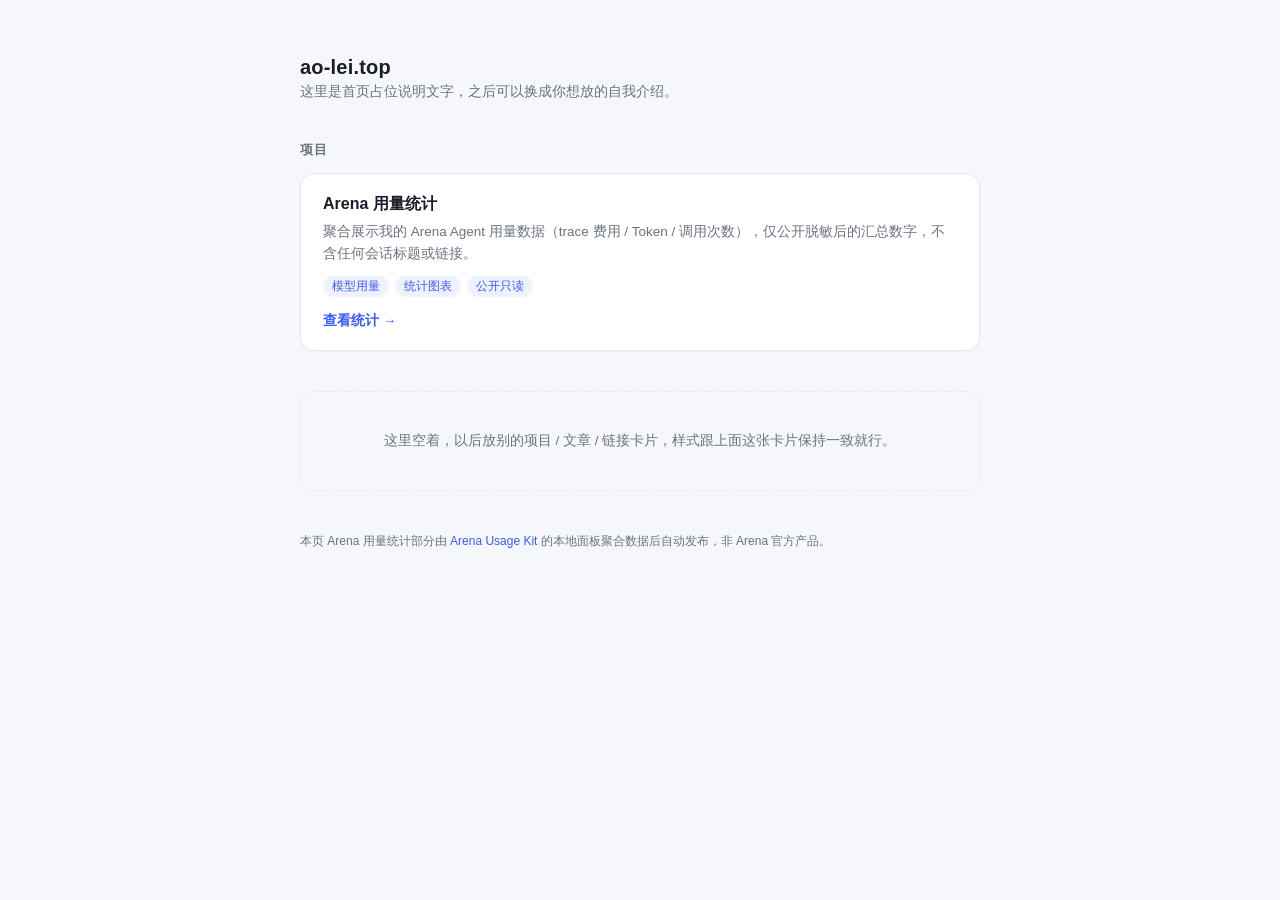
==== index.html @ 8a59e11f "Add ao-lei.top stats site (static, sanitized)" ====
<!DOCTYPE html>
<html lang="zh-CN">
<head>
<meta charset="UTF-8" />
<meta name="viewport" content="width=device-width, initial-scale=1" />
<title>ao-lei.top</title>
<link rel="stylesheet" href="./style.css" />
</head>
<body>
<div class="wrap">
  <h1 class="site-title">ao-lei.top</h1>
  <p class="site-sub">这里是首页占位说明文字，之后可以换成你想放的自我介绍。</p>

  <h2 class="section-title">项目</h2>

  <div class="card">
    <h3>Arena 用量统计</h3>
    <p class="desc">聚合展示我的 Arena Agent 用量数据（trace 费用 / Token / 调用次数），仅公开脱敏后的汇总数字，不含任何会话标题或链接。</p>
    <div class="tags"><span>模型用量</span><span>统计图表</span><span>公开只读</span></div>
    <a class="btn" href="./stats.html">查看统计 →</a>
  </div>

  <div class="placeholder-block">
    这里空着，以后放别的项目 / 文章 / 链接卡片，样式跟上面这张卡片保持一致就行。
  </div>

  <footer class="note">
    本页 Arena 用量统计部分由
    <a href="https://github.com/XIA-2005/arena-usage-kit" target="_blank" rel="noopener">Arena Usage Kit</a>
    的本地面板聚合数据后自动发布，非 Arena 官方产品。
  </footer>
</div>
</body>
</html>
---- style.css ----
:root {
  --bg: #f6f7fa;
  --card: #ffffff;
  --border: #e6e8ee;
  --text: #1a1d29;
  --muted: #6b7280;
  --accent: #3b5bfd;
  --accent-soft: #eef1ff;
  --accent-2: #12b886;
  --warn: #f59f00;
  --radius: 14px;
}

* { box-sizing: border-box; }

body {
  margin: 0;
  font-family: -apple-system, "PingFang SC", "Microsoft YaHei", "Segoe UI", Roboto, sans-serif;
  background: var(--bg);
  color: var(--text);
  min-height: 100vh;
}

.wrap {
  max-width: 720px;
  margin: 0 auto;
  padding: 56px 20px 80px;
}

.site-title {
  font-size: 20px;
  font-weight: 700;
  margin: 0 0 4px;
  letter-spacing: 0.2px;
}

.site-sub {
  color: var(--muted);
  font-size: 14px;
  margin: 0 0 40px;
}

h2.section-title {
  font-size: 13px;
  color: var(--muted);
  text-transform: uppercase;
  letter-spacing: 1px;
  margin: 0 0 14px;
  font-weight: 600;
}

/* ---- 项目卡片 ---- */
.card {
  background: var(--card);
  border: 1px solid var(--border);
  border-radius: var(--radius);
  padding: 20px 22px;
  box-shadow: 0 1px 2px rgba(16, 24, 40, 0.04);
}

.card + .card { margin-top: 12px; }

.card h3 {
  margin: 0 0 6px;
  font-size: 16px;
}

.card p.desc {
  margin: 0 0 12px;
  color: var(--muted);
  font-size: 13.5px;
  line-height: 1.6;
}

.tags {
  display: flex;
  flex-wrap: wrap;
  gap: 6px;
  margin-bottom: 14px;
}

.tags span {
  font-size: 11.5px;
  color: var(--accent);
  background: var(--accent-soft);
  padding: 3px 9px;
  border-radius: 999px;
}

.btn {
  display: inline-flex;
  align-items: center;
  gap: 6px;
  font-size: 13.5px;
  font-weight: 600;
  color: var(--accent);
  text-decoration: none;
}
.btn:hover { text-decoration: underline; }

.placeholder-block {
  margin-top: 40px;
  border: 1px dashed var(--border);
  border-radius: var(--radius);
  padding: 40px 20px;
  text-align: center;
  color: var(--muted);
  font-size: 13.5px;
}

footer.note {
  margin-top: 40px;
  color: var(--muted);
  font-size: 12px;
  line-height: 1.8;
}
footer.note a { color: var(--accent); text-decoration: none; }

/* ============ 统计详情页 ============ */
.back-link {
  display: inline-block;
  margin-bottom: 18px;
  color: var(--muted);
  font-size: 13px;
  text-decoration: none;
}
.back-link:hover { color: var(--accent); }

.updated {
  color: var(--muted);
  font-size: 12.5px;
  margin-bottom: 22px;
}

.kpi-grid {
  display: grid;
  grid-template-columns: repeat(5, 1fr);
  gap: 12px;
  margin-bottom: 22px;
}
@media (max-width: 720px) { .kpi-grid { grid-template-columns: repeat(2, 1fr); } }

.kpi {
  background: var(--card);
  border: 1px solid var(--border);
  border-radius: var(--radius);
  padding: 14px 14px 12px;
}
.kpi .label { color: var(--muted); font-size: 12px; margin-bottom: 8px; }
.kpi .value { font-size: 19px; font-weight: 700; }
.kpi .value small { font-size: 11.5px; color: var(--muted); font-weight: 500; margin-left: 3px; }

.panels {
  display: grid;
  grid-template-columns: 1.5fr 1fr;
  gap: 14px;
}
@media (max-width: 720px) { .panels { grid-template-columns: 1fr; } }

.panel {
  background: var(--card);
  border: 1px solid var(--border);
  border-radius: var(--radius);
  padding: 18px;
}
.panel h2 { font-size: 13px; color: var(--muted); margin: 0 0 12px; font-weight: 600; }

.legend { display: flex; flex-wrap: wrap; gap: 8px 14px; margin-top: 12px; }
.legend .item { display: flex; align-items: center; gap: 6px; font-size: 12px; color: var(--muted); }
.legend .dot { width: 9px; height: 9px; border-radius: 50%; flex: none; }

.empty { color: var(--muted); font-size: 13px; padding: 30px 0; text-align: center; }
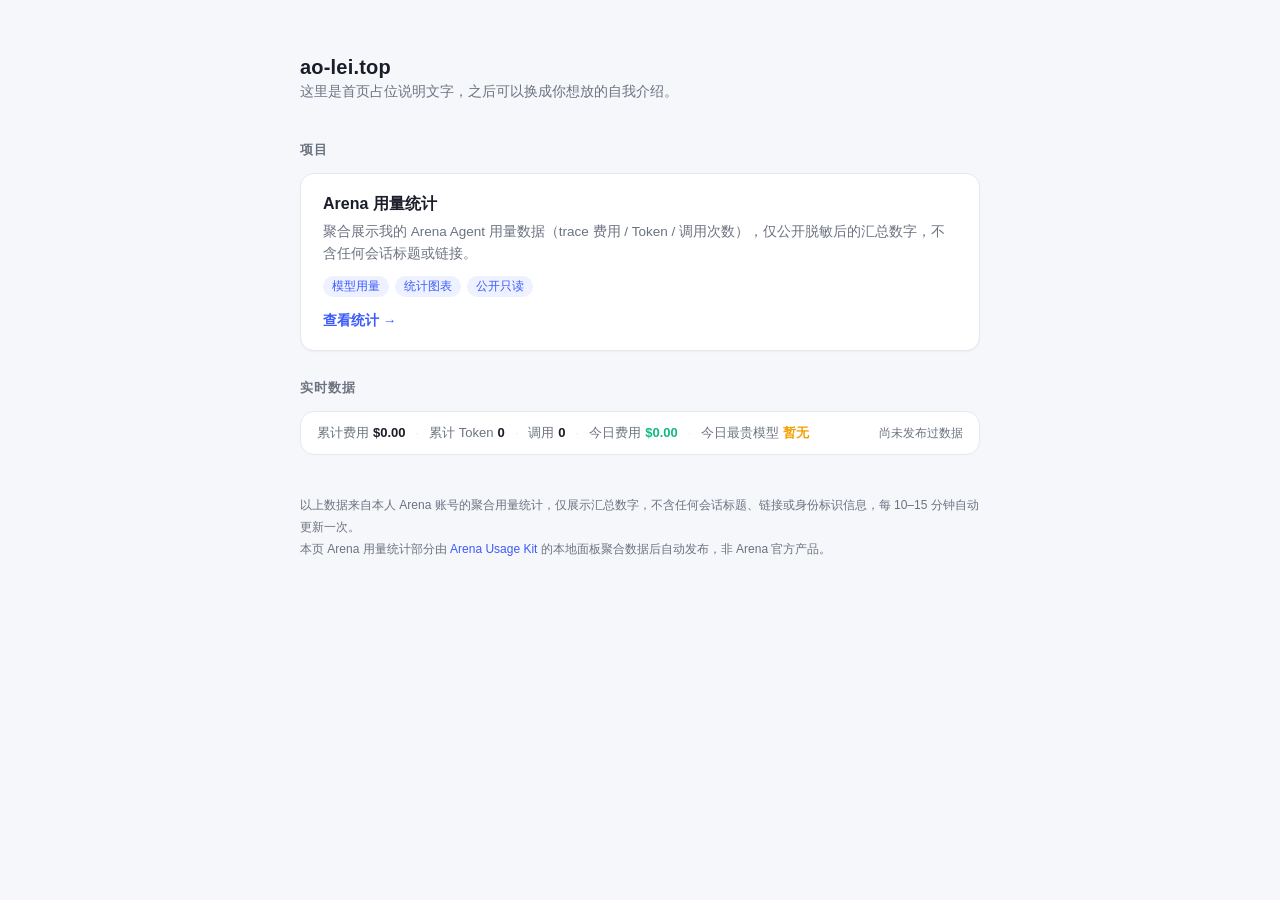
==== commit 322ea6ae: "Homepage: show live stats bar in the placeholder area" ====
--- a/index.html
+++ b/index.html
@@ -20,15 +20,29 @@
     <a class="btn" href="./stats.html">查看统计 →</a>
   </div>
 
-  <div class="placeholder-block">
-    这里空着，以后放别的项目 / 文章 / 链接卡片，样式跟上面这张卡片保持一致就行。
+  <h2 class="section-title" style="margin-top:28px;">实时数据</h2>
+
+  <!-- 一行数据条：读取 ./data.json，只展示脱敏后的聚合数字 -->
+  <div id="ao-lei-stats-bar">
+    <span class="seg">累计费用<b id="s-cost">--</b></span>
+    <span class="sep">·</span>
+    <span class="seg">累计 Token<b id="s-tokens">--</b></span>
+    <span class="sep">·</span>
+    <span class="seg">调用<b id="s-calls">--</b></span>
+    <span class="sep">·</span>
+    <span class="seg today">今日费用<b id="s-today">--</b></span>
+    <span class="sep">·</span>
+    <span class="seg top">今日最贵模型<b id="s-topmodel">--</b></span>
+    <span class="updated-at" id="s-updated">加载中…</span>
   </div>
 
   <footer class="note">
+    以上数据来自本人 Arena 账号的聚合用量统计，仅展示汇总数字，不含任何会话标题、链接或身份标识信息，每 10–15 分钟自动更新一次。<br />
     本页 Arena 用量统计部分由
     <a href="https://github.com/XIA-2005/arena-usage-kit" target="_blank" rel="noopener">Arena Usage Kit</a>
     的本地面板聚合数据后自动发布，非 Arena 官方产品。
   </footer>
 </div>
+<script src="./home-bar.js"></script>
 </body>
 </html>
--- a/style.css
+++ b/style.css
@@ -116,6 +116,30 @@
 }
 footer.note a { color: var(--accent); text-decoration: none; }
 
+/* ---- 首页一行数据条 ---- */
+#ao-lei-stats-bar {
+  display: flex;
+  align-items: center;
+  gap: 10px;
+  overflow-x: auto;
+  white-space: nowrap;
+  padding: 12px 16px;
+  background: var(--card);
+  border: 1px solid var(--border);
+  border-radius: var(--radius);
+  font-size: 13px;
+  line-height: 1.4;
+  scrollbar-width: none;
+}
+#ao-lei-stats-bar::-webkit-scrollbar { display: none; }
+
+#ao-lei-stats-bar .seg { color: var(--muted); flex: none; }
+#ao-lei-stats-bar .seg b { color: var(--text); font-weight: 700; margin-left: 4px; }
+#ao-lei-stats-bar .seg.today b { color: var(--accent-2); }
+#ao-lei-stats-bar .seg.top b { color: var(--warn); }
+#ao-lei-stats-bar .sep { color: var(--border); flex: none; }
+#ao-lei-stats-bar .updated-at { margin-left: auto; color: var(--muted); font-size: 11.5px; flex: none; padding-left: 12px; }
+
 /* ============ 统计详情页 ============ */
 .back-link {
   display: inline-block;
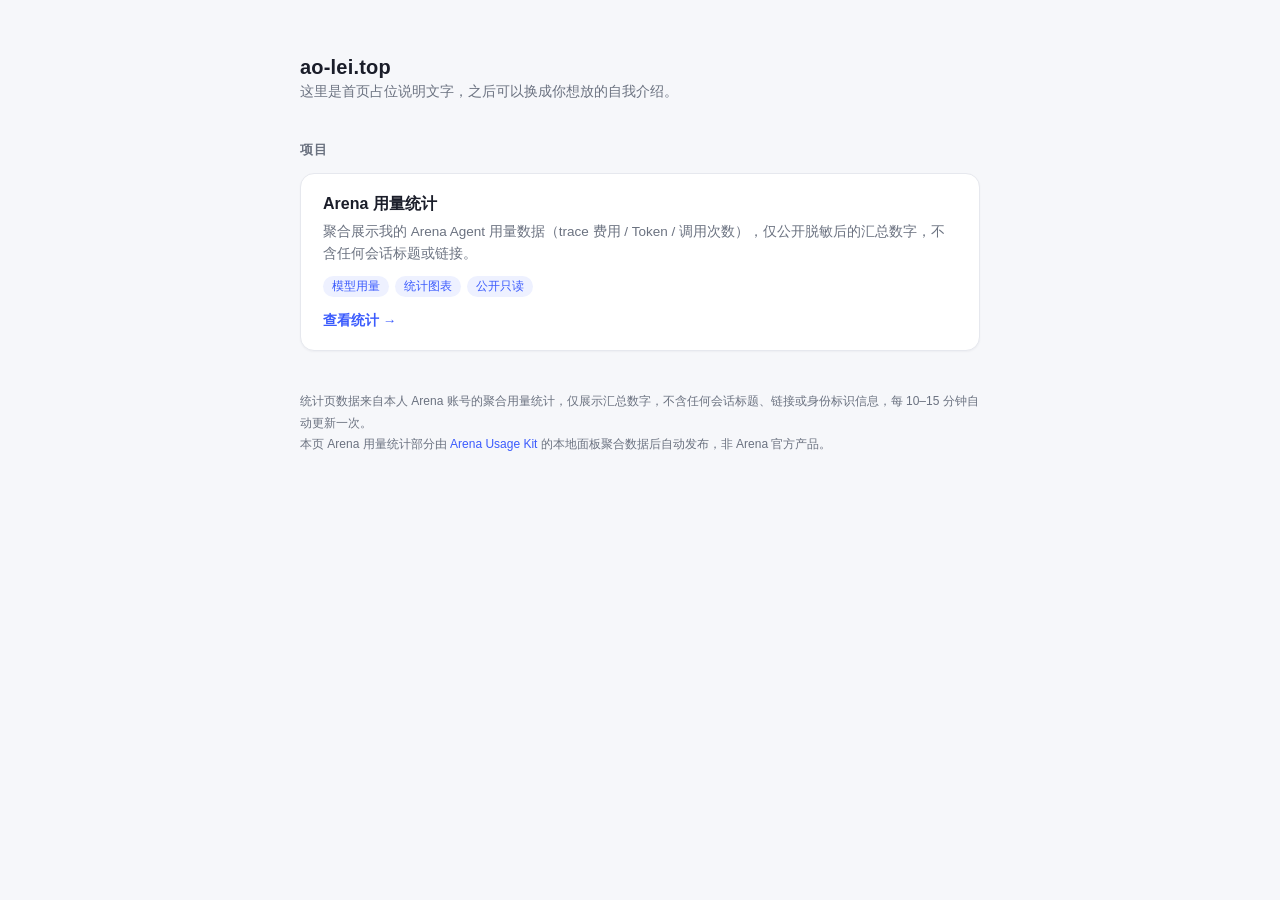
==== commit 14ee7034: "Homepage: remove live stats bar, keep link to stats page" ====
--- a/index.html
+++ b/index.html
@@ -20,29 +20,12 @@
     <a class="btn" href="./stats.html">查看统计 →</a>
   </div>
 
-  <h2 class="section-title" style="margin-top:28px;">实时数据</h2>
-
-  <!-- 一行数据条：读取 ./data.json，只展示脱敏后的聚合数字 -->
-  <div id="ao-lei-stats-bar">
-    <span class="seg">累计费用<b id="s-cost">--</b></span>
-    <span class="sep">·</span>
-    <span class="seg">累计 Token<b id="s-tokens">--</b></span>
-    <span class="sep">·</span>
-    <span class="seg">调用<b id="s-calls">--</b></span>
-    <span class="sep">·</span>
-    <span class="seg today">今日费用<b id="s-today">--</b></span>
-    <span class="sep">·</span>
-    <span class="seg top">今日最贵模型<b id="s-topmodel">--</b></span>
-    <span class="updated-at" id="s-updated">加载中…</span>
-  </div>
-
   <footer class="note">
-    以上数据来自本人 Arena 账号的聚合用量统计，仅展示汇总数字，不含任何会话标题、链接或身份标识信息，每 10–15 分钟自动更新一次。<br />
+    统计页数据来自本人 Arena 账号的聚合用量统计，仅展示汇总数字，不含任何会话标题、链接或身份标识信息，每 10–15 分钟自动更新一次。<br />
     本页 Arena 用量统计部分由
     <a href="https://github.com/XIA-2005/arena-usage-kit" target="_blank" rel="noopener">Arena Usage Kit</a>
     的本地面板聚合数据后自动发布，非 Arena 官方产品。
   </footer>
 </div>
-<script src="./home-bar.js"></script>
 </body>
 </html>
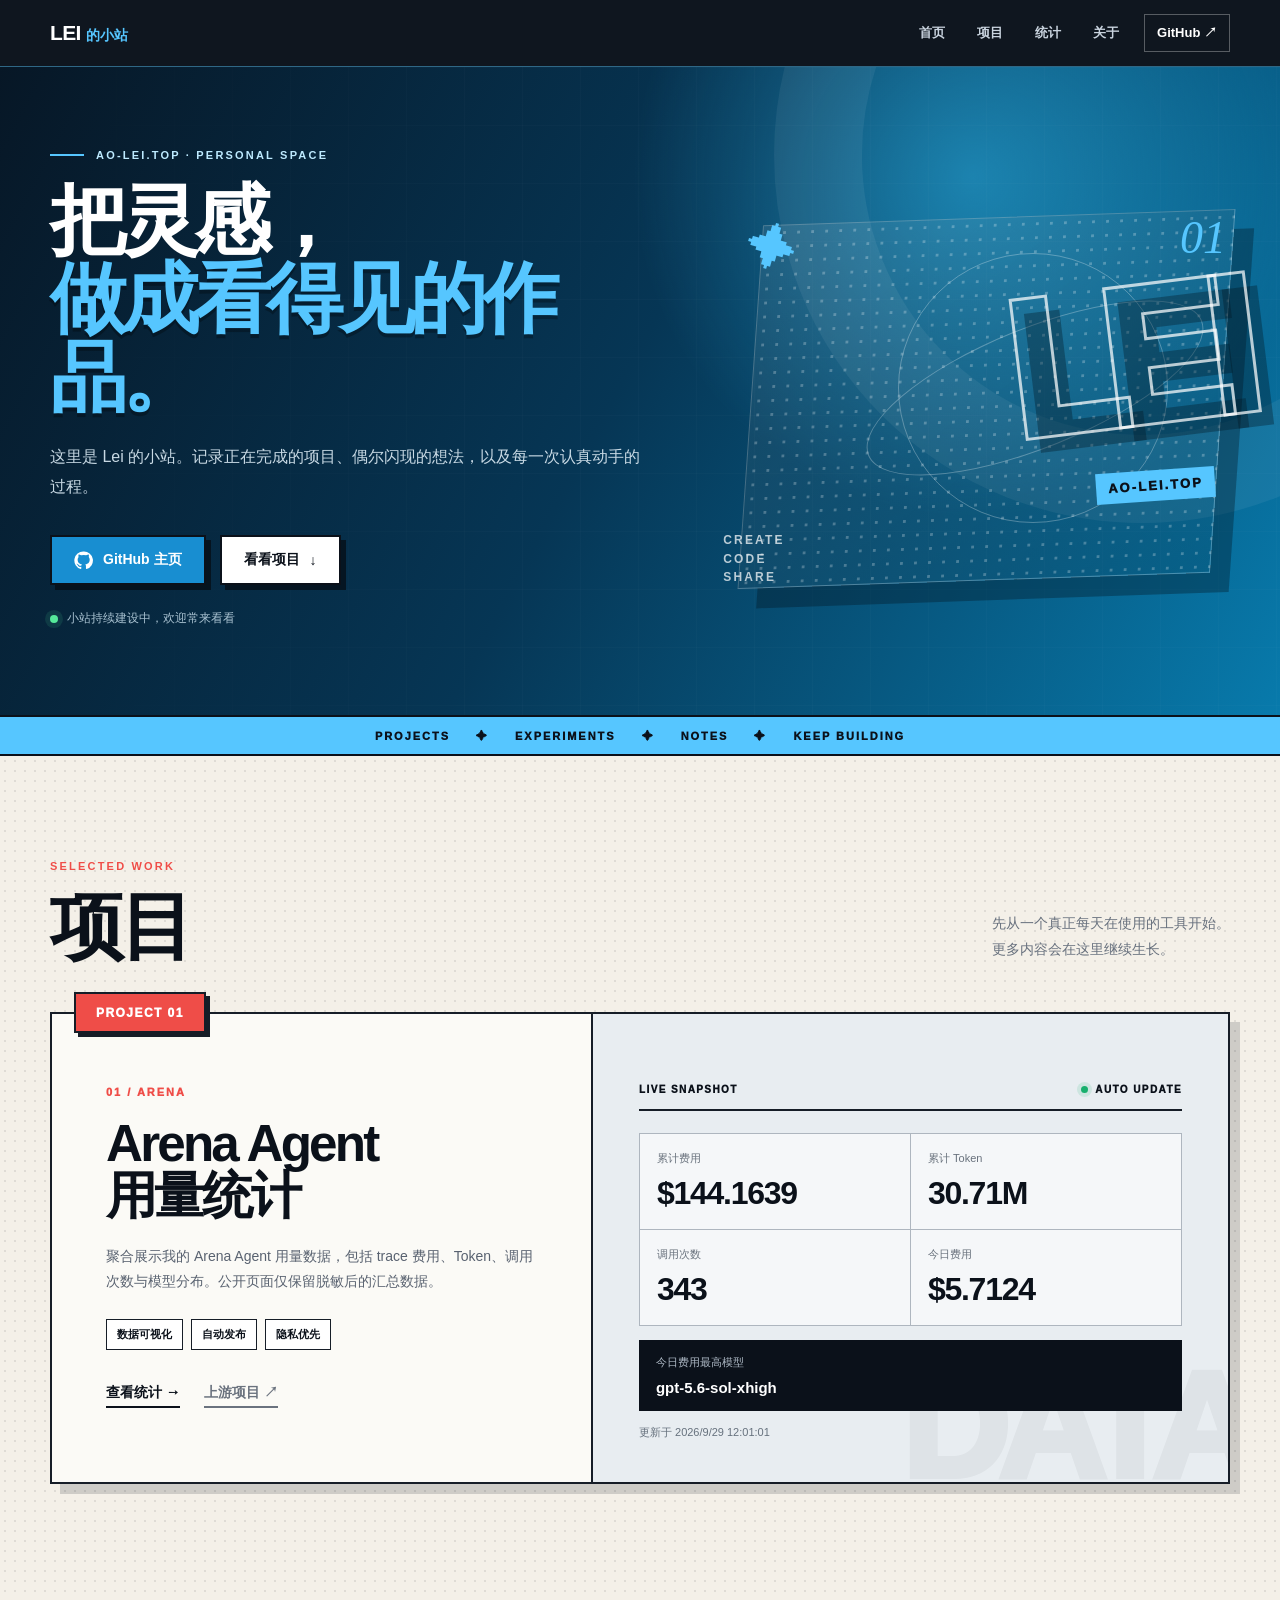
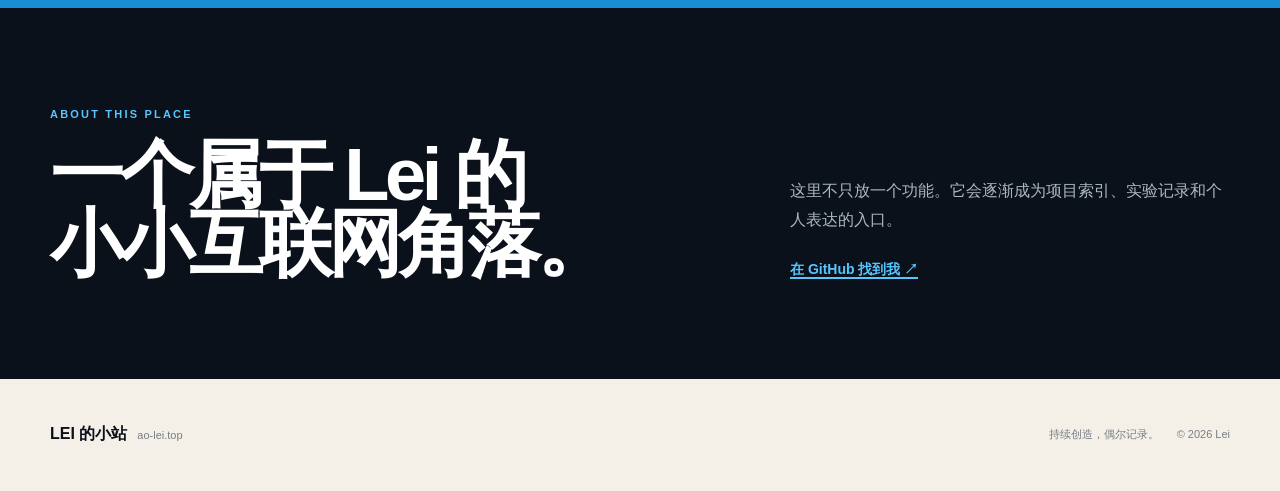
==== commit 811a6b86: "feat: redesign homepage as Lei personal site" ====
--- a/index.html
+++ b/index.html
@@ -1,31 +1,127 @@
 <!DOCTYPE html>
 <html lang="zh-CN">
 <head>
-<meta charset="UTF-8" />
-<meta name="viewport" content="width=device-width, initial-scale=1" />
-<title>ao-lei.top</title>
-<link rel="stylesheet" href="./style.css" />
+  <meta charset="UTF-8" />
+  <meta name="viewport" content="width=device-width, initial-scale=1" />
+  <meta name="description" content="Lei 的个人小站，记录项目、想法与持续发生的创造。" />
+  <meta name="theme-color" content="#0b111a" />
+  <title>Lei 的小站 · ao-lei.top</title>
+  <link rel="stylesheet" href="./home.css" />
 </head>
-<body>
-<div class="wrap">
-  <h1 class="site-title">ao-lei.top</h1>
-  <p class="site-sub">这里是首页占位说明文字，之后可以换成你想放的自我介绍。</p>
+<body id="top">
+  <header class="site-header">
+    <nav class="nav-shell" aria-label="主导航">
+      <a class="brand" href="#top" aria-label="返回首页">
+        <span class="brand-main">LEI</span><span class="brand-sub">的小站</span>
+      </a>
+      <div class="nav-links">
+        <a href="#top">首页</a>
+        <a href="#projects">项目</a>
+        <a href="./stats.html">统计</a>
+        <a href="#about">关于</a>
+        <a class="nav-github" href="https://github.com/Lei-Ao" target="_blank" rel="noopener noreferrer">
+          GitHub <span aria-hidden="true">↗</span>
+        </a>
+      </div>
+    </nav>
+  </header>
 
-  <h2 class="section-title">项目</h2>
+  <main>
+    <section class="hero" aria-labelledby="hero-title">
+      <div class="hero-shell">
+        <div class="hero-copy">
+          <p class="eyebrow"><span></span> AO-LEI.TOP · PERSONAL SPACE</p>
+          <h1 id="hero-title">把灵感，<br /><em>做成看得见的作品。</em></h1>
+          <p class="hero-intro">这里是 Lei 的小站。记录正在完成的项目、偶尔闪现的想法，以及每一次认真动手的过程。</p>
+          <div class="hero-actions">
+            <a class="button button-primary" href="https://github.com/Lei-Ao" target="_blank" rel="noopener noreferrer">
+              <svg viewBox="0 0 24 24" aria-hidden="true"><path d="M12 .7A11.3 11.3 0 0 0 8.4 22.8c.6.1.8-.3.8-.6v-2.2c-3.4.7-4.1-1.4-4.1-1.4-.6-1.4-1.4-1.8-1.4-1.8-1.1-.8.1-.8.1-.8 1.2.1 1.9 1.3 1.9 1.3 1.1 1.9 2.9 1.3 3.6 1 .1-.8.4-1.3.8-1.6-2.7-.3-5.5-1.4-5.5-6a4.7 4.7 0 0 1 1.2-3.2 4.4 4.4 0 0 1 .1-3.2s1-.3 3.3 1.2a11.4 11.4 0 0 1 6 0c2.3-1.5 3.3-1.2 3.3-1.2a4.4 4.4 0 0 1 .1 3.2 4.7 4.7 0 0 1 1.2 3.2c0 4.7-2.8 5.7-5.5 6 .4.4.8 1.1.8 2.2v3.3c0 .3.2.7.8.6A11.3 11.3 0 0 0 12 .7Z"/></svg>
+              GitHub 主页
+            </a>
+            <a class="button button-light" href="#projects">看看项目 <span aria-hidden="true">↓</span></a>
+          </div>
+          <p class="hero-status"><span class="status-dot"></span> 小站持续建设中，欢迎常来看看</p>
+        </div>
 
-  <div class="card">
-    <h3>Arena 用量统计</h3>
-    <p class="desc">聚合展示我的 Arena Agent 用量数据（trace 费用 / Token / 调用次数），仅公开脱敏后的汇总数字，不含任何会话标题或链接。</p>
-    <div class="tags"><span>模型用量</span><span>统计图表</span><span>公开只读</span></div>
-    <a class="btn" href="./stats.html">查看统计 →</a>
-  </div>
+        <div class="hero-art" aria-hidden="true">
+          <div class="orbit orbit-one"></div>
+          <div class="orbit orbit-two"></div>
+          <div class="art-star">✦</div>
+          <div class="art-word">LEI</div>
+          <div class="art-domain">AO-LEI.TOP</div>
+          <div class="art-caption">CREATE<br />CODE<br />SHARE</div>
+          <div class="art-index">01</div>
+        </div>
+      </div>
+      <div class="hero-ticker" aria-hidden="true">
+        <span>PROJECTS</span><i>✦</i><span>EXPERIMENTS</span><i>✦</i><span>NOTES</span><i>✦</i><span>KEEP BUILDING</span>
+      </div>
+    </section>
 
-  <footer class="note">
-    统计页数据来自本人 Arena 账号的聚合用量统计，仅展示汇总数字，不含任何会话标题、链接或身份标识信息，每 10–15 分钟自动更新一次。<br />
-    本页 Arena 用量统计部分由
-    <a href="https://github.com/XIA-2005/arena-usage-kit" target="_blank" rel="noopener">Arena Usage Kit</a>
-    的本地面板聚合数据后自动发布，非 Arena 官方产品。
+    <section class="projects-section" id="projects" aria-labelledby="projects-title">
+      <div class="section-shell">
+        <div class="section-heading">
+          <div>
+            <p class="section-kicker">SELECTED WORK</p>
+            <h2 id="projects-title">项目</h2>
+          </div>
+          <p>先从一个真正每天在使用的工具开始。<br />更多内容会在这里继续生长。</p>
+        </div>
+
+        <article class="project-card">
+          <div class="project-label">PROJECT 01</div>
+          <div class="project-main">
+            <div class="project-copy">
+              <p class="project-no">01 / ARENA</p>
+              <h3>Arena Agent<br />用量统计</h3>
+              <p>聚合展示我的 Arena Agent 用量数据，包括 trace 费用、Token、调用次数与模型分布。公开页面仅保留脱敏后的汇总数据。</p>
+              <div class="project-tags" aria-label="项目标签">
+                <span>数据可视化</span><span>自动发布</span><span>隐私优先</span>
+              </div>
+              <div class="project-actions">
+                <a class="text-link" href="./stats.html">查看统计 <span aria-hidden="true">→</span></a>
+                <a class="text-link muted-link" href="https://github.com/XIA-2005/arena-usage-kit" target="_blank" rel="noopener noreferrer">上游项目 <span aria-hidden="true">↗</span></a>
+              </div>
+            </div>
+
+            <div class="project-data" aria-label="Arena 用量摘要">
+              <div class="data-head">
+                <span>LIVE SNAPSHOT</span>
+                <span class="live"><i></i> AUTO UPDATE</span>
+              </div>
+              <div class="metric-grid">
+                <div><small>累计费用</small><strong id="s-cost">--</strong></div>
+                <div><small>累计 Token</small><strong id="s-tokens">--</strong></div>
+                <div><small>调用次数</small><strong id="s-calls">--</strong></div>
+                <div><small>今日费用</small><strong id="s-today">--</strong></div>
+              </div>
+              <div class="top-model"><small>今日费用最高模型</small><strong id="s-topmodel">--</strong></div>
+              <p class="data-updated" id="s-updated">正在读取最新数据…</p>
+            </div>
+          </div>
+        </article>
+      </div>
+    </section>
+
+    <section class="about-section" id="about" aria-labelledby="about-title">
+      <div class="about-shell">
+        <p class="section-kicker">ABOUT THIS PLACE</p>
+        <div class="about-grid">
+          <h2 id="about-title">一个属于 Lei 的<br />小小互联网角落。</h2>
+          <div>
+            <p>这里不只放一个功能。它会逐渐成为项目索引、实验记录和个人表达的入口。</p>
+            <a href="https://github.com/Lei-Ao" target="_blank" rel="noopener noreferrer">在 GitHub 找到我 <span aria-hidden="true">↗</span></a>
+          </div>
+        </div>
+      </div>
+    </section>
+  </main>
+
+  <footer class="site-footer">
+    <div><strong>LEI 的小站</strong><span>ao-lei.top</span></div>
+    <p>持续创造，偶尔记录。<span>© 2026 Lei</span></p>
   </footer>
-</div>
+
+  <script src="./home-bar.js"></script>
 </body>
 </html>
--- a/home.css
+++ b/home.css
@@ -0,0 +1,295 @@
+:root {
+  --ink: #0b111a;
+  --paper: #f4f0e8;
+  --paper-2: #fbfaf6;
+  --blue: #188ed1;
+  --blue-bright: #56c6ff;
+  --blue-dark: #052b48;
+  --red: #ef4d48;
+  --line: #161d27;
+  --muted: #68717e;
+  --max: 1180px;
+}
+
+* { box-sizing: border-box; }
+html { scroll-behavior: smooth; scroll-padding-top: 76px; }
+body {
+  margin: 0;
+  color: var(--ink);
+  background: var(--paper);
+  font-family: Inter, ui-sans-serif, -apple-system, BlinkMacSystemFont, "Segoe UI", "PingFang SC", "Microsoft YaHei", sans-serif;
+  -webkit-font-smoothing: antialiased;
+}
+a { color: inherit; }
+
+.site-header {
+  position: sticky;
+  z-index: 50;
+  top: 0;
+  color: #fff;
+  background: rgba(8, 15, 24, .97);
+  border-bottom: 1px solid rgba(86, 198, 255, .46);
+  backdrop-filter: blur(14px);
+}
+.nav-shell {
+  width: min(var(--max), calc(100% - 40px));
+  height: 66px;
+  margin: 0 auto;
+  display: flex;
+  align-items: center;
+  justify-content: space-between;
+  gap: 28px;
+}
+.brand { display: inline-flex; align-items: baseline; text-decoration: none; font-weight: 900; letter-spacing: -.04em; }
+.brand-main { font-size: 21px; }
+.brand-sub { margin-left: 5px; color: var(--blue-bright); font-size: 14px; letter-spacing: 0; }
+.nav-links { display: flex; align-items: center; gap: 6px; }
+.nav-links a {
+  padding: 9px 12px;
+  color: #c9d3de;
+  font-size: 13px;
+  font-weight: 700;
+  text-decoration: none;
+  border: 1px solid transparent;
+  transition: .18s ease;
+}
+.nav-links a:hover, .nav-links a:focus-visible { color: #fff; background: rgba(255,255,255,.08); }
+.nav-links .nav-github { margin-left: 6px; color: #fff; border-color: rgba(255,255,255,.3); }
+.nav-links .nav-github:hover { color: var(--ink); background: var(--blue-bright); border-color: var(--blue-bright); }
+
+.hero {
+  position: relative;
+  overflow: hidden;
+  color: #fff;
+  background:
+    radial-gradient(circle at 76% 16%, rgba(49, 188, 240, .5), transparent 30%),
+    linear-gradient(118deg, #071726 0%, #063655 48%, #087cae 100%);
+  border-bottom: 2px solid var(--ink);
+}
+.hero::before {
+  content: "";
+  position: absolute;
+  inset: 0;
+  opacity: .22;
+  background-image:
+    linear-gradient(rgba(255,255,255,.08) 1px, transparent 1px),
+    linear-gradient(90deg, rgba(255,255,255,.08) 1px, transparent 1px);
+  background-size: 58px 58px;
+  mask-image: linear-gradient(to right, transparent, #000 38%, #000);
+}
+.hero::after {
+  content: "";
+  position: absolute;
+  width: 560px;
+  height: 560px;
+  right: -230px;
+  top: -280px;
+  border: 88px solid rgba(255,255,255,.06);
+  border-radius: 50%;
+}
+.hero-shell {
+  position: relative;
+  z-index: 2;
+  width: min(var(--max), calc(100% - 40px));
+  min-height: 590px;
+  margin: 0 auto;
+  display: grid;
+  grid-template-columns: 1.05fr .95fr;
+  align-items: center;
+  gap: 50px;
+  padding: 82px 0 88px;
+}
+.hero-copy { max-width: 670px; }
+.eyebrow, .section-kicker {
+  margin: 0 0 20px;
+  font-size: 11px;
+  font-weight: 900;
+  letter-spacing: .2em;
+}
+.eyebrow { display: flex; align-items: center; color: #bdeaff; }
+.eyebrow span { width: 34px; height: 2px; margin-right: 12px; background: var(--blue-bright); }
+.hero h1 {
+  margin: 0;
+  max-width: 760px;
+  font-size: clamp(46px, 6vw, 78px);
+  line-height: 1.02;
+  letter-spacing: -.065em;
+  text-wrap: balance;
+}
+.hero h1 em { color: var(--blue-bright); font-style: normal; text-shadow: 0 4px 0 rgba(0,0,0,.28); }
+.hero-intro { max-width: 620px; margin: 26px 0 0; color: #c8d9e4; font-size: 16px; line-height: 1.85; }
+.hero-actions { display: flex; flex-wrap: wrap; gap: 14px; margin-top: 34px; }
+.button {
+  min-height: 50px;
+  display: inline-flex;
+  align-items: center;
+  justify-content: center;
+  gap: 10px;
+  padding: 0 22px;
+  font-size: 14px;
+  font-weight: 900;
+  text-decoration: none;
+  border: 2px solid var(--ink);
+  box-shadow: 5px 5px 0 rgba(5, 12, 18, .72);
+  transition: transform .16s ease, box-shadow .16s ease;
+}
+.button:hover { transform: translate(2px, 2px); box-shadow: 3px 3px 0 rgba(5, 12, 18, .72); }
+.button svg { width: 19px; height: 19px; fill: currentColor; }
+.button-primary { color: #fff; background: var(--blue); }
+.button-light { color: var(--ink); background: #fff; }
+.hero-status { display: flex; align-items: center; gap: 9px; margin: 25px 0 0; color: #a8c1d0; font-size: 12px; }
+.status-dot { width: 8px; height: 8px; border-radius: 50%; background: #55e99a; box-shadow: 0 0 0 5px rgba(85,233,154,.11); }
+
+.hero-art { position: relative; min-height: 410px; isolation: isolate; }
+.hero-art::before {
+  content: "";
+  position: absolute;
+  inset: 34px 8px 12px 58px;
+  background:
+    radial-gradient(circle, rgba(255,255,255,.25) 1.4px, transparent 1.6px) 0 0 / 14px 14px,
+    linear-gradient(145deg, rgba(255,255,255,.08), rgba(0,0,0,.12));
+  border: 1px solid rgba(255,255,255,.24);
+  transform: skew(-6deg) rotate(-2deg);
+  box-shadow: 20px 20px 0 rgba(2,19,31,.34);
+}
+.art-word {
+  position: absolute;
+  z-index: 3;
+  top: 82px;
+  right: -5px;
+  font-size: clamp(116px, 15vw, 210px);
+  line-height: 1;
+  font-weight: 1000;
+  letter-spacing: -.12em;
+  color: transparent;
+  -webkit-text-stroke: 3px rgba(255,255,255,.72);
+  transform: rotate(-7deg);
+  text-shadow: 12px 15px 0 rgba(2,22,35,.35);
+}
+.art-domain { position: absolute; z-index: 4; right: 15px; bottom: 92px; padding: 8px 12px; color: var(--ink); background: var(--blue-bright); font-size: 13px; font-weight: 1000; letter-spacing: .16em; transform: rotate(-4deg); }
+.art-caption { position: absolute; z-index: 4; left: 30px; bottom: 6px; color: rgba(255,255,255,.72); font-size: 12px; font-weight: 900; line-height: 1.55; letter-spacing: .18em; }
+.art-index { position: absolute; z-index: 4; right: 4px; top: 28px; font-family: Georgia, serif; font-size: 46px; font-style: italic; color: var(--blue-bright); }
+.art-star { position: absolute; z-index: 5; left: 54px; top: 38px; font-size: 50px; color: var(--blue-bright); transform: rotate(16deg); }
+.orbit { position: absolute; z-index: 2; border: 1px solid rgba(255,255,255,.28); border-radius: 50%; }
+.orbit-one { width: 270px; height: 270px; right: 62px; top: 70px; }
+.orbit-two { width: 360px; height: 120px; right: 15px; top: 145px; transform: rotate(-22deg); }
+.hero-ticker {
+  position: relative;
+  z-index: 3;
+  display: flex;
+  justify-content: center;
+  gap: 26px;
+  padding: 13px 20px 12px;
+  color: var(--ink);
+  background: var(--blue-bright);
+  border-top: 2px solid var(--ink);
+  font-size: 11px;
+  font-weight: 1000;
+  letter-spacing: .18em;
+  white-space: nowrap;
+  overflow: hidden;
+}
+.hero-ticker i { font-style: normal; }
+
+.projects-section {
+  padding: 104px 0 116px;
+  background-color: var(--paper);
+  background-image: radial-gradient(rgba(11,17,26,.09) .8px, transparent .9px);
+  background-size: 10px 10px;
+}
+.section-shell { width: min(var(--max), calc(100% - 40px)); margin: 0 auto; }
+.section-heading { display: flex; align-items: end; justify-content: space-between; gap: 40px; margin-bottom: 50px; }
+.section-kicker { color: var(--red); }
+.section-heading h2, .about-grid h2 { margin: 0; font-size: clamp(44px, 6vw, 74px); line-height: .94; letter-spacing: -.06em; }
+.section-heading > p { max-width: 390px; margin: 0; color: var(--muted); line-height: 1.8; font-size: 14px; }
+
+.project-card { position: relative; background: var(--paper-2); border: 2px solid var(--line); box-shadow: 10px 10px 0 rgba(11,17,26,.16); }
+.project-label { position: absolute; z-index: 2; top: -22px; left: 22px; padding: 12px 20px 11px; color: #fff; background: var(--red); border: 2px solid var(--line); box-shadow: 4px 4px 0 var(--line); font-size: 12px; font-weight: 1000; letter-spacing: .12em; }
+.project-main { display: grid; grid-template-columns: .92fr 1.08fr; min-height: 430px; }
+.project-copy { padding: 72px 54px 50px; border-right: 2px solid var(--line); }
+.project-no { margin: 0 0 20px; color: var(--red); font-size: 11px; font-weight: 1000; letter-spacing: .18em; }
+.project-copy h3 { margin: 0 0 22px; font-size: clamp(36px, 4vw, 55px); line-height: 1.02; letter-spacing: -.055em; }
+.project-copy > p:not(.project-no) { max-width: 520px; margin: 0; color: #596270; font-size: 14px; line-height: 1.8; }
+.project-tags { display: flex; flex-wrap: wrap; gap: 8px; margin-top: 24px; }
+.project-tags span { padding: 7px 10px; background: #fff; border: 1px solid var(--line); font-size: 11px; font-weight: 800; }
+.project-actions { display: flex; flex-wrap: wrap; gap: 24px; margin-top: 34px; }
+.text-link { padding-bottom: 4px; font-size: 14px; font-weight: 1000; text-decoration: none; border-bottom: 2px solid currentColor; }
+.text-link:hover { color: var(--blue); }
+.muted-link { color: #6a727e; }
+.project-data { position: relative; display: flex; flex-direction: column; justify-content: center; padding: 70px 46px 42px; overflow: hidden; background: #e8edf1; }
+.project-data::before { content: "DATA"; position: absolute; right: -18px; bottom: -32px; color: rgba(11,17,26,.045); font-size: 150px; font-weight: 1000; letter-spacing: -.08em; }
+.data-head { position: relative; z-index: 1; display: flex; justify-content: space-between; padding-bottom: 14px; border-bottom: 2px solid var(--line); font-size: 10px; font-weight: 1000; letter-spacing: .14em; }
+.live { display: flex; align-items: center; gap: 7px; }
+.live i { width: 7px; height: 7px; background: #17af6d; border-radius: 50%; box-shadow: 0 0 0 4px rgba(23,175,109,.13); }
+.metric-grid { position: relative; z-index: 1; display: grid; grid-template-columns: 1fr 1fr; border-left: 1px solid #aeb6bf; border-top: 1px solid #aeb6bf; margin-top: 22px; }
+.metric-grid > div { min-height: 94px; padding: 17px; background: rgba(255,255,255,.58); border-right: 1px solid #aeb6bf; border-bottom: 1px solid #aeb6bf; }
+.metric-grid small, .top-model small { display: block; margin-bottom: 9px; color: #69727d; font-size: 11px; }
+.metric-grid strong { font-size: clamp(21px, 2.6vw, 32px); letter-spacing: -.04em; }
+.top-model { position: relative; z-index: 1; margin-top: 14px; padding: 15px 17px; color: #fff; background: var(--ink); }
+.top-model small { color: #aeb9c5; }
+.top-model strong { display: block; overflow: hidden; text-overflow: ellipsis; white-space: nowrap; font-size: 15px; }
+.data-updated { position: relative; z-index: 1; margin: 14px 0 0; color: #66717d; font-size: 11px; }
+
+.about-section { padding: 100px 0; color: #fff; background: var(--ink); border-top: 8px solid var(--blue); }
+.about-shell { width: min(var(--max), calc(100% - 40px)); margin: 0 auto; }
+.about-section .section-kicker { color: var(--blue-bright); }
+.about-grid { display: grid; grid-template-columns: 1.2fr .8fr; align-items: end; gap: 80px; }
+.about-grid h2 { max-width: 700px; }
+.about-grid p { margin: 0 0 25px; color: #adb8c5; font-size: 16px; line-height: 1.85; }
+.about-grid a { color: var(--blue-bright); font-size: 14px; font-weight: 900; text-decoration: none; border-bottom: 2px solid currentColor; }
+
+.site-footer { width: min(var(--max), calc(100% - 40px)); min-height: 112px; margin: 0 auto; display: flex; justify-content: space-between; align-items: center; gap: 30px; }
+.site-footer div { display: flex; align-items: baseline; gap: 10px; }
+.site-footer strong { font-size: 16px; }
+.site-footer div span, .site-footer p { color: #767e87; font-size: 11px; }
+.site-footer p span { margin-left: 18px; }
+
+:focus-visible { outline: 3px solid var(--blue-bright); outline-offset: 3px; }
+
+@media (max-width: 900px) {
+  .hero-shell { grid-template-columns: 1fr; min-height: auto; padding-top: 68px; }
+  .hero-copy { max-width: 760px; }
+  .hero-art { min-height: 330px; }
+  .art-word { right: 8%; top: 52px; }
+  .project-main, .about-grid { grid-template-columns: 1fr; }
+  .project-copy { border-right: 0; border-bottom: 2px solid var(--line); }
+  .about-grid { gap: 36px; }
+  .about-grid > div { max-width: 600px; }
+}
+
+@media (max-width: 660px) {
+  html { scroll-padding-top: 60px; }
+  .nav-shell { width: min(100% - 24px, var(--max)); height: 60px; }
+  .brand-main { font-size: 18px; }
+  .brand-sub { font-size: 12px; }
+  .nav-links { gap: 1px; overflow-x: auto; }
+  .nav-links a { padding: 8px; font-size: 12px; }
+  .nav-links a:nth-child(3), .nav-links a:nth-child(4) { display: none; }
+  .nav-links .nav-github { margin-left: 2px; }
+  .hero-shell, .section-shell, .about-shell, .site-footer { width: min(100% - 28px, var(--max)); }
+  .hero-shell { gap: 28px; padding: 54px 0 56px; }
+  .hero h1 { font-size: clamp(41px, 13vw, 60px); }
+  .hero-intro { font-size: 14px; }
+  .button { width: 100%; }
+  .hero-art { min-height: 250px; }
+  .hero-art::before { inset: 20px 12px 10px 38px; }
+  .art-word { top: 60px; font-size: 105px; }
+  .art-domain { bottom: 48px; }
+  .art-caption, .orbit-two { display: none; }
+  .hero-ticker { justify-content: flex-start; gap: 18px; }
+  .projects-section { padding: 80px 0 88px; }
+  .section-heading { display: block; margin-bottom: 44px; }
+  .section-heading > p { margin-top: 22px; }
+  .project-label { left: 14px; }
+  .project-copy { padding: 64px 24px 36px; }
+  .project-data { padding: 40px 20px 30px; }
+  .metric-grid strong { font-size: 21px; }
+  .about-section { padding: 74px 0; }
+  .site-footer { min-height: 138px; align-items: flex-start; justify-content: center; flex-direction: column; gap: 12px; }
+  .site-footer p { margin: 0; }
+}
+
+@media (prefers-reduced-motion: reduce) {
+  html { scroll-behavior: auto; }
+  *, *::before, *::after { transition-duration: .01ms !important; }
+}
